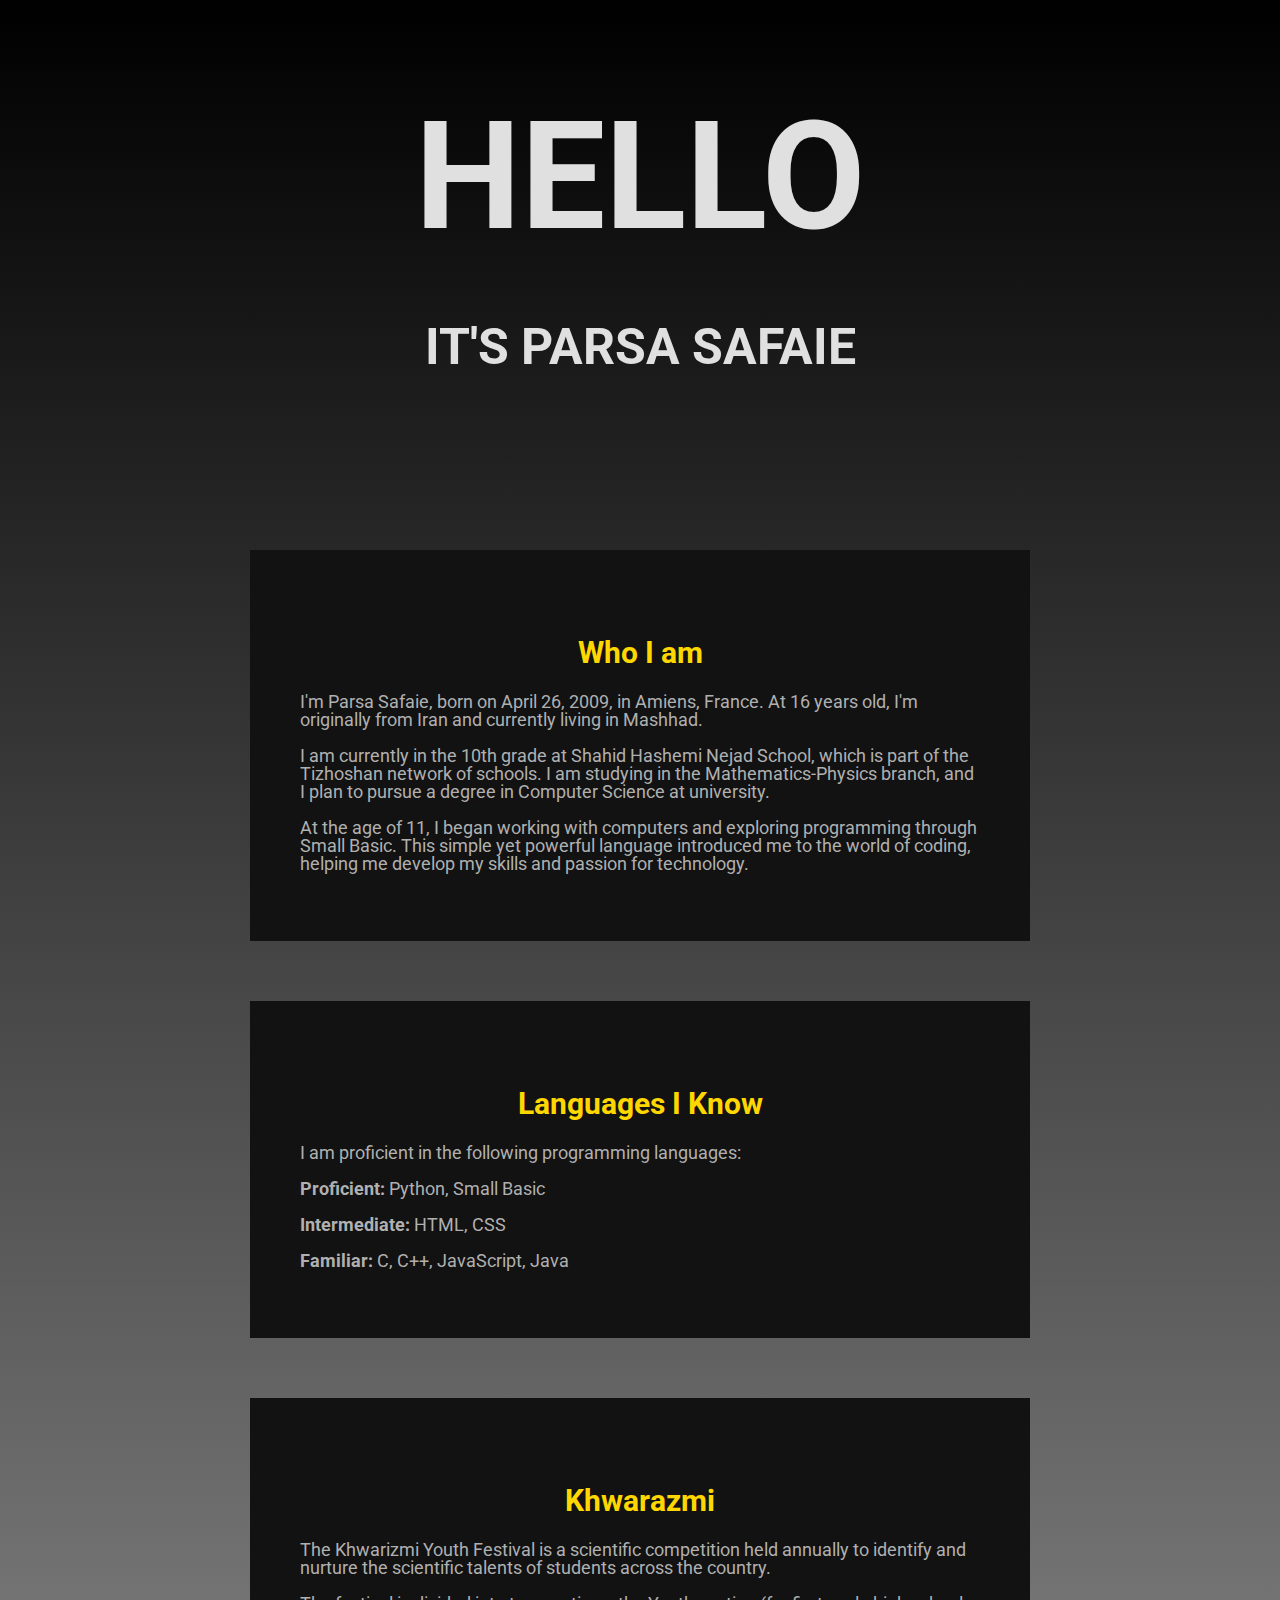
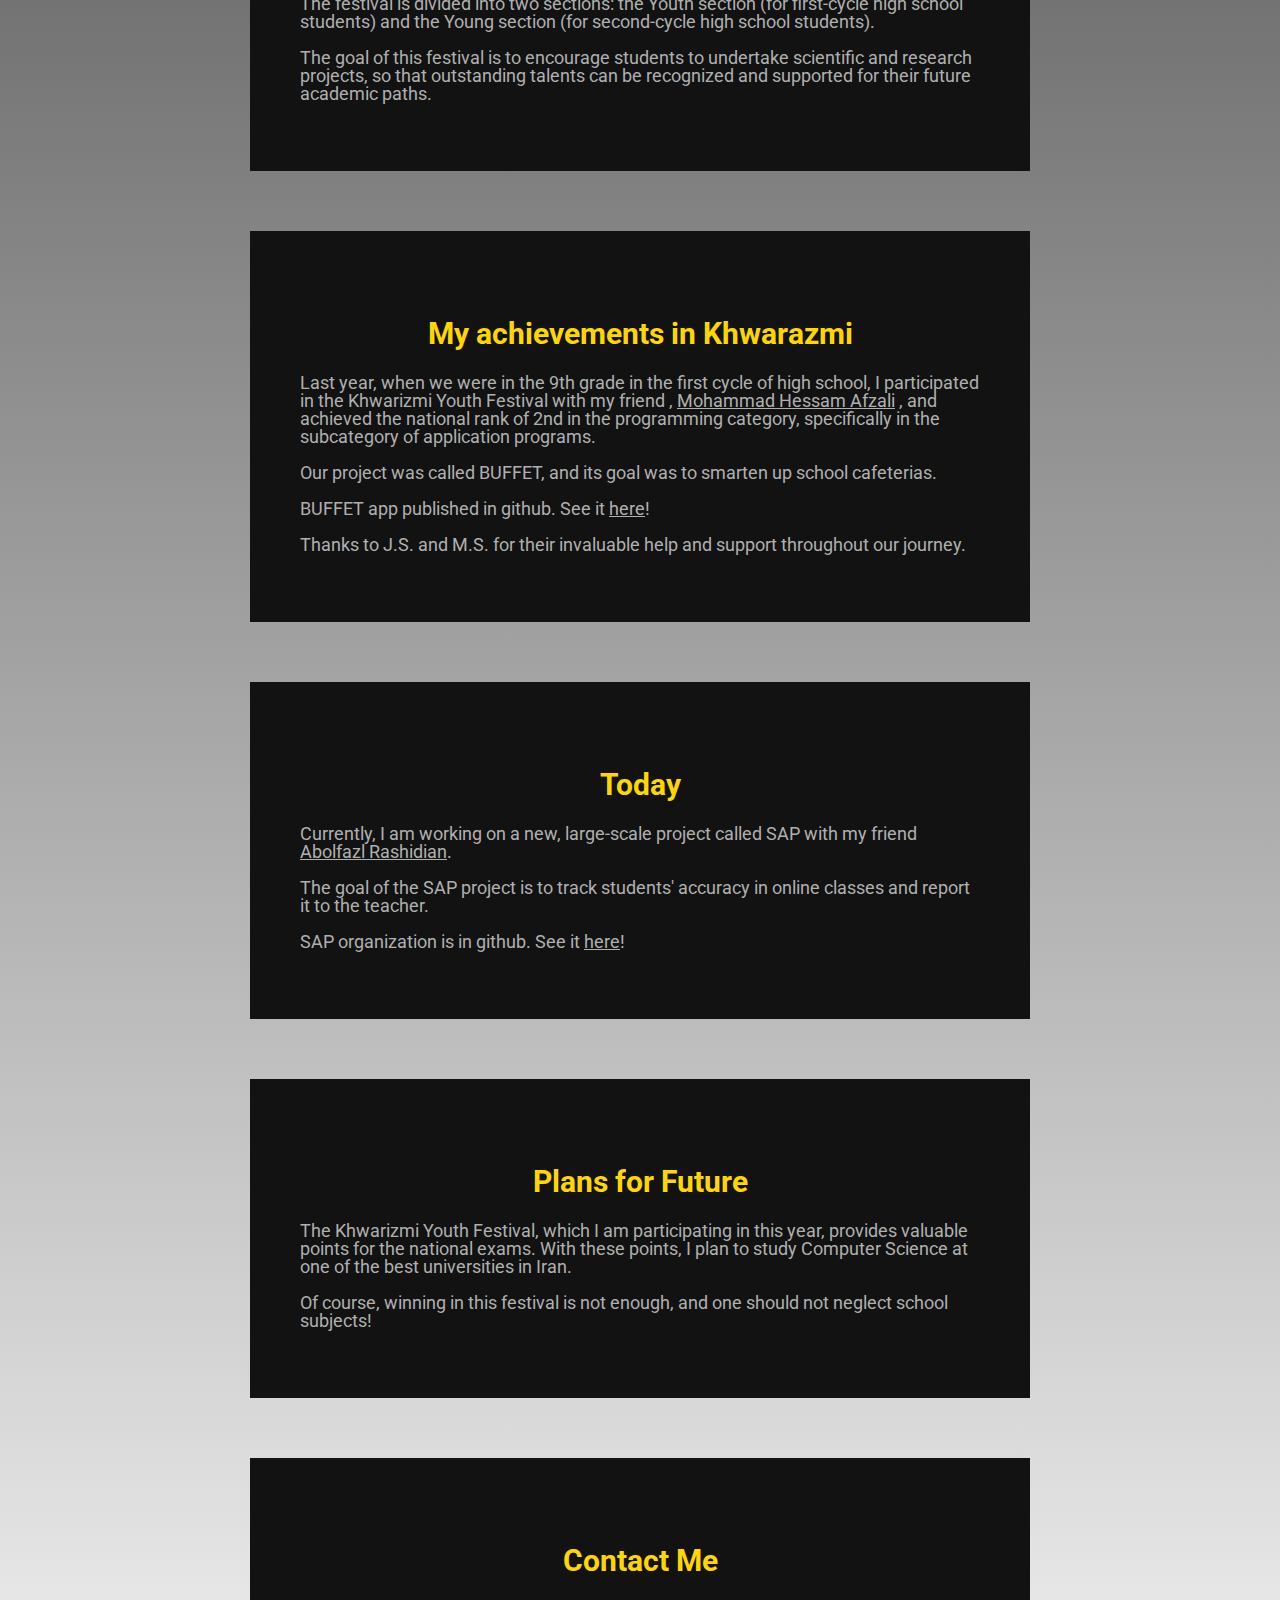
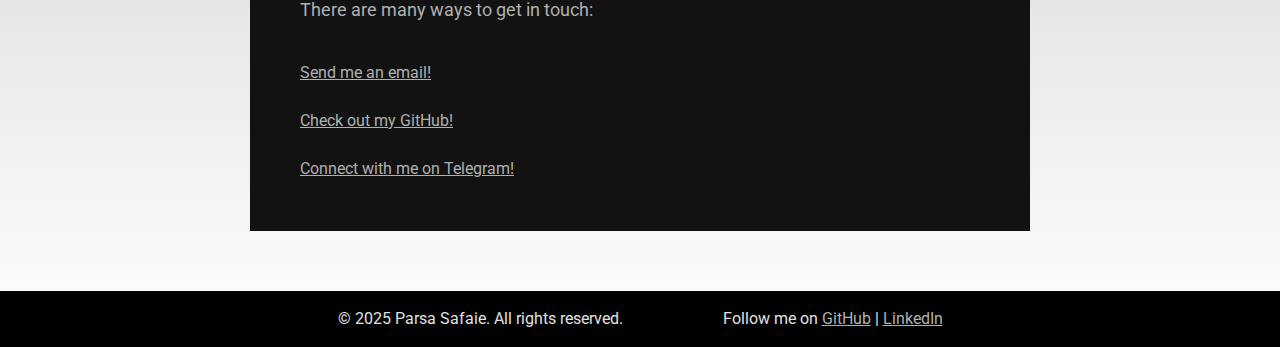
==== index.html @ 6a30c56d "create index files for use Github pages" ====
<!DOCTYPE html>
<html>
<head>
    <link href="https://fonts.googleapis.com/css2?family=Roboto:wght@400;500;700&display=swap" rel="stylesheet">
    <meta charset='utf-8'>
    <meta http-equiv='X-UA-Compatible' content='IE=edge'>
    <title>PS</title>
    <meta name='viewport' content='width=device-width, initial-scale=1'>
    <link rel='stylesheet' type='text/css' media='screen' href='index.css'>
</head>

</head>
<body>
    <div class="intro-hello">
        <h1 class="title">HELLO</h1>
        <h3 class="mini-title">IT'S PARSA SAFAIE</h3>
    </div>
    

    <div class="info-div">
        <h3 class="part-title" h>Who I am</h3>
        <p class="info">I'm Parsa Safaie, born on April 26, 2009, in Amiens, France. At 16 years old, I'm originally from Iran and currently living in Mashhad.</p>
        <p class="info">I am currently in the 10th grade at Shahid Hashemi Nejad School, which is part of the Tizhoshan network of schools. I am studying in the Mathematics-Physics branch, and I plan to pursue a degree in Computer Science at university.</p>
        <p class="info">At the age of 11, I began working with computers and exploring programming through Small Basic. This simple yet powerful language introduced me to the world of coding, helping me develop my skills and passion for technology.</p>
    </div>

    <div class="info-div">
        <h3 class="part-title">Languages I Know</h3>
        <p class="info">I am proficient in the following programming languages:</p>
        <p class="info"><strong>Proficient:</strong> Python, Small Basic</p>
        <p class="info"><strong>Intermediate:</strong> HTML, CSS</p>
        <p class="info"><strong>Familiar:</strong> C, C++, JavaScript, Java</p>
    </div>

    <div class="info-div">
        <h3 class="part-title">Khwarazmi</h3>
        <p class="info">The Khwarizmi Youth Festival is a scientific competition held annually to identify and nurture the scientific talents of students across the country.</p>
        <p class="info">The festival is divided into two sections: the Youth section (for first-cycle high school students) and the Young section (for second-cycle high school students).</p>
        <p class="info">The goal of this festival is to encourage students to undertake scientific and research projects, so that outstanding talents can be recognized and supported for their future academic paths.</p>
    </div>

    <div class="info-div">
        <h3 class="part-title">My achievements in Khwarazmi</h3>
        <p class="info">Last year, when we were in the 9th grade in the first cycle of high school, I participated in the Khwarizmi Youth Festival with my friend , <a href="https://github.com/mhafzali">Mohammad Hessam Afzali</a> , and achieved the national rank of 2nd in the programming category, specifically in the subcategory of application programs.</p>
        <p class="info">Our project was called BUFFET, and its goal was to smarten up school cafeterias.</p>
        <p class="info">BUFFET app published in github. See it <a href="https://github.com/BuffetProgram/Buffet">here</a>!</p>
        <p class="info">Thanks to J.S. and M.S. for their invaluable help and support throughout our journey.</p>
    </div>

    <div class="info-div">
        <h3 class="part-title">Today</h3>
        <p class="info">Currently, I am working on a new, large-scale project called SAP with my friend <a href="https://github.com/abolfazlrashidian">Abolfazl Rashidian</a>.</p>
        <p class="info">The goal of the SAP project is to track students' accuracy in online classes and report it to the teacher.</p>
        <p class="info">SAP organization is in github. See it <a href="https://github.com/SAP-Program">here</a>!</p>
    </div>

    <div class="info-div">
        <h3 class="part-title">Plans for Future</h3>
        <p class="info">The Khwarizmi Youth Festival, which I am participating in this year, provides valuable points for the national exams. With these points, I plan to study Computer Science at one of the best universities in Iran.</p>
        <p class="info">Of course, winning in this festival is not enough, and one should not neglect school subjects!</p>
    </div>

    <div class="info-div">
        <h3 class="part-title">Contact Me</h3>
        <p class="info">There are many ways to get in touch:</p><br>
        <a href="mailto:parsasafaie.2568@proton.me">Send me an email!</a><br><br>
        <a href="https://github.com/parsasafaie">Check out my GitHub!</a><br><br>
        <a href="https://t.me/parsasafaie68">Connect with me on Telegram!</a>
    </div>
    
    <footer>
        <p>&copy; 2025 Parsa Safaie. All rights reserved.</p>
        <p>Follow me on <a href="https://github.com/parsasafaie" target="_blank">GitHub</a> | <a href="https://www.linkedin.com/in/parsa-safaie-1225aa358/" target="_blank">LinkedIn</a></p>
    </footer>

</body>
</html>
---- index.css ----
body {
    background: linear-gradient(180deg, #000000, #FFFFFF);
    color: #E0E0E0;
    font-family: 'Roboto', sans-serif;
    margin: 0;
    padding: 0;
    line-height: 1.5;
}

.title {
    color: #E0E0E0;
    font-size:  150px;
    margin-bottom: 0;
    margin-top: 0;
}

.part-title {
    font-size: 30px;
    margin-bottom: 10px;
    color: #FFD700;
    text-align: center;
}

.mini-title {
    color: #E0E0E0;
    font-size:  50px;
    margin-top: 0;
}

.intro-hello {
    height: 500px;
    text-align: center;
    display: flex;
    flex-direction: column;
    justify-content: center;
    gap: 20px;
    margin-bottom: 50px;
}

.info {
    font-size: 18px;
    color: #B0B0B0;
    line-height: 1;
}

.info-div {
    background-color: #121212;;
    margin-bottom: 60px;
    margin-left: 250px;
    margin-right: 250px;
    padding: 50px;
    transition: all 0.5s ease;

}

.info-div:hover {
    transition: all 0.5s ease;
    transform: scale(1.05);
}

a {
    color: #B0B0B0;
    transition: all 0.5s ease;
}

a:hover {
    color: #FFD700;
    transition: all 0.5s ease;
}

footer {
    background-color: #000000;
    margin-bottom: 0px;
    display: flex;
    flex-direction: row;
    text-align: center;
    justify-content: center;
    gap: 100px;
}

@media (max-width: 768px) {
    .title {
        font-size: 75px;
    }

    .mini-title {
        font-size: 25px;
    }

    .intro-hello {
        height: 300px;
    }
    
    .part-title {
        font-size: 15px;
    }

    .info-div {
        margin-bottom: 20px;
        margin-left: 30px;
        margin-right: 30px;
        padding: 15px;
    }

    .info {
        font-size: 14px;
        line-height: 30px;
        text-align: justify;
    }

    footer {
        flex-direction: column;
        font-size: 15px;
        gap: 0;
    }
    
}
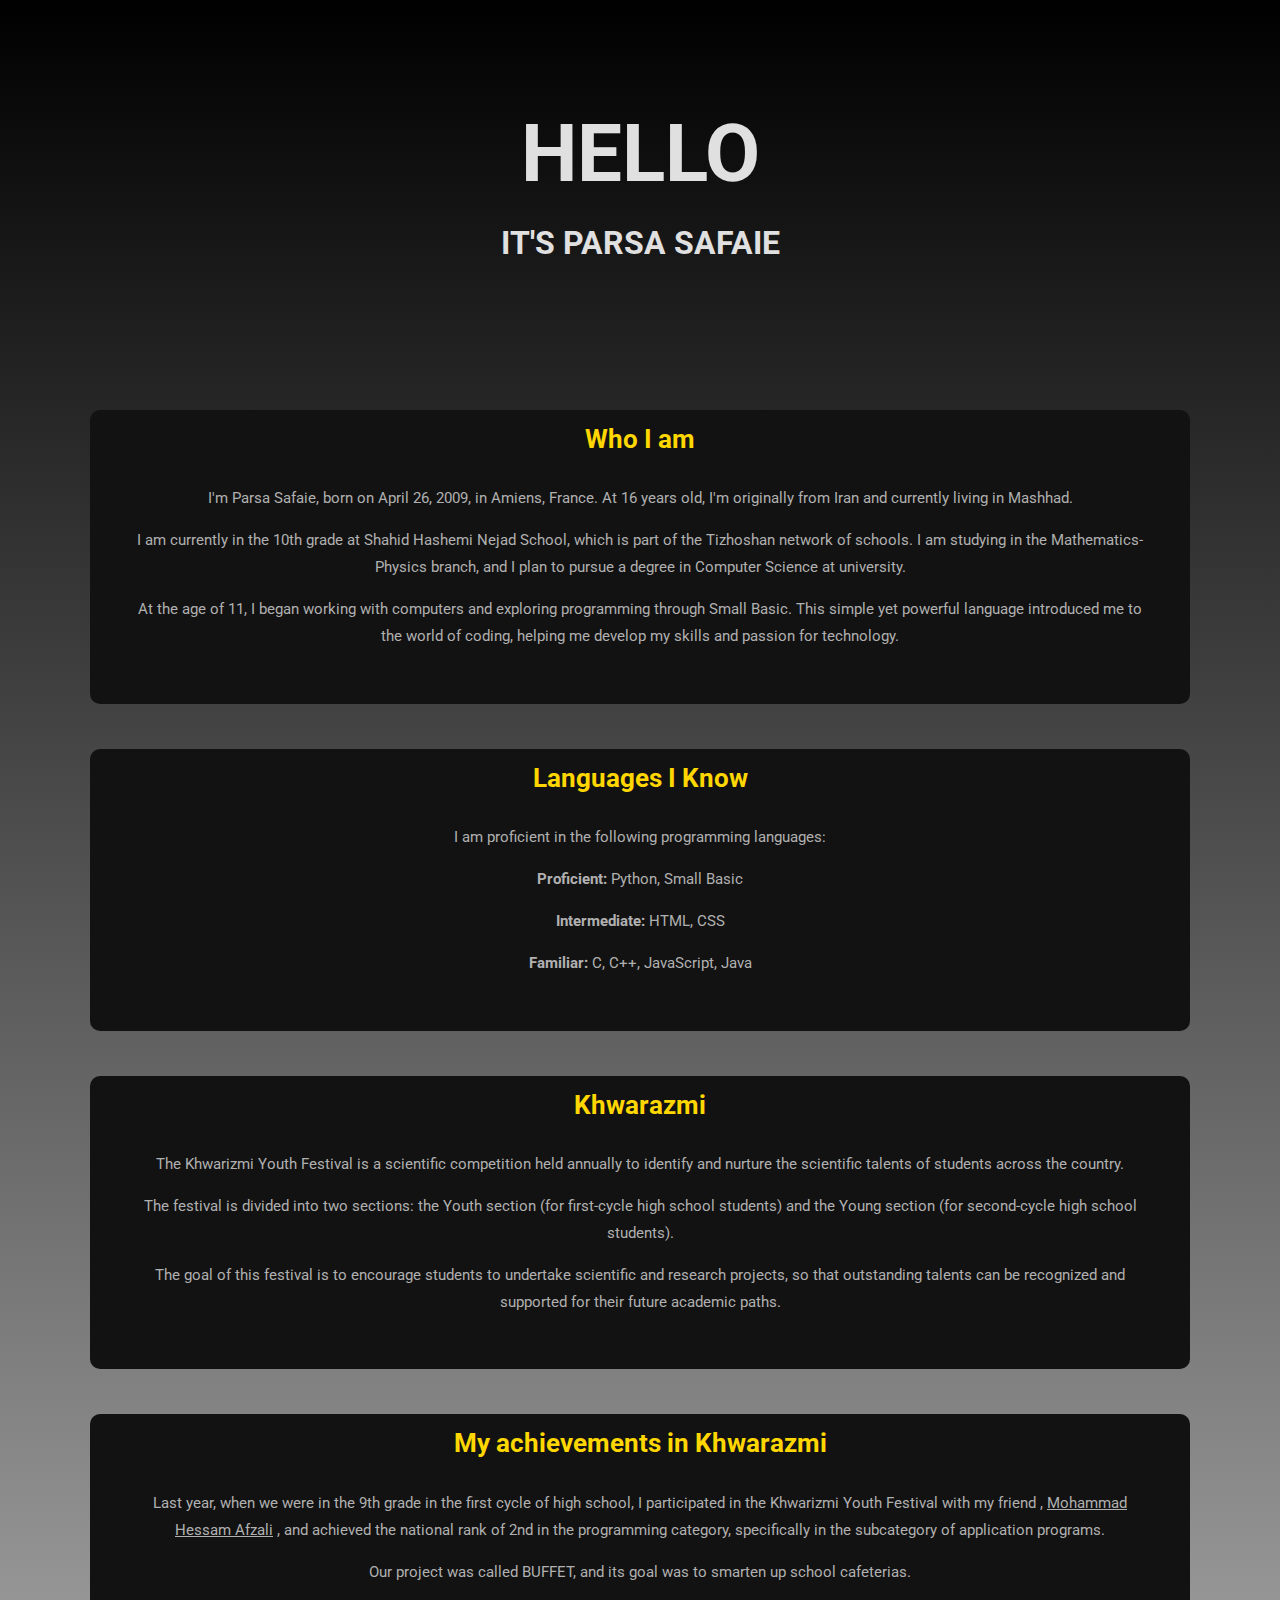
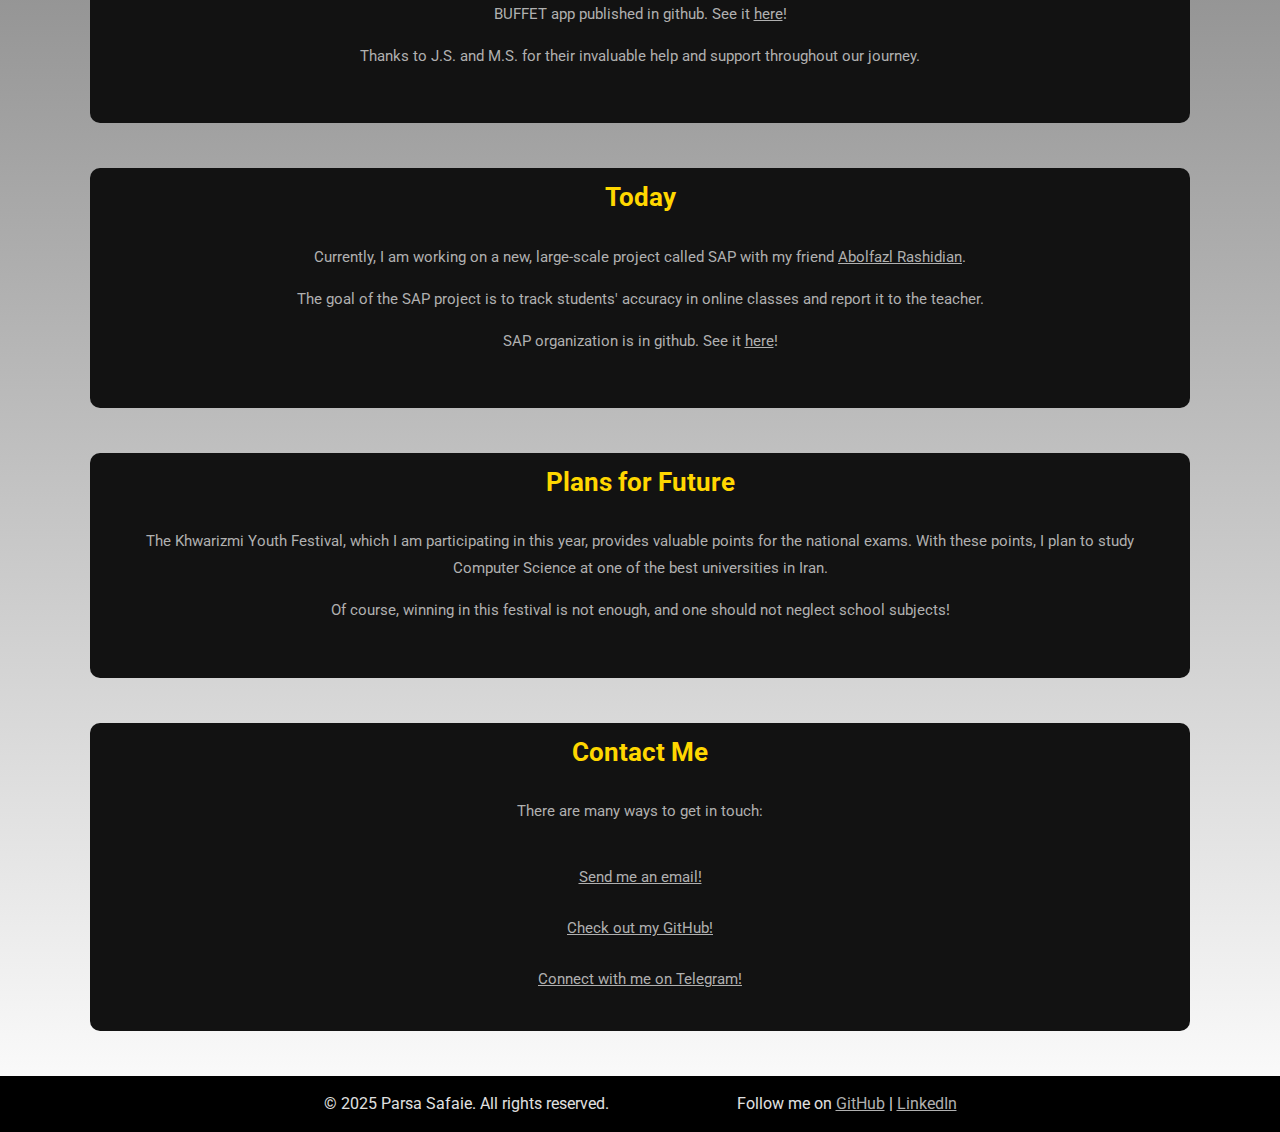
==== commit c2ce12b2: "style and responsive improvements" ====
--- a/index.html
+++ b/index.html
@@ -63,13 +63,13 @@
     <div class="info-div">
         <h3 class="part-title">Contact Me</h3>
         <p class="info">There are many ways to get in touch:</p><br>
-        <a href="mailto:parsasafaie.2568@proton.me">Send me an email!</a><br><br>
-        <a href="https://github.com/parsasafaie">Check out my GitHub!</a><br><br>
-        <a href="https://t.me/parsasafaie68">Connect with me on Telegram!</a>
+        <a class="info" href="mailto:parsasafaie.2568@proton.me">Send me an email!</a><br><br>
+        <a class="info" href="https://github.com/parsasafaie">Check out my GitHub!</a><br><br>
+        <a class="info" href="https://t.me/parsasafaie68">Connect with me on Telegram!</a>
     </div>
     
     <footer>
-        <p>&copy; 2025 Parsa Safaie. All rights reserved.</p>
+        <p class="footer-text">&copy; 2025 Parsa Safaie. All rights reserved.</p>
         <p>Follow me on <a href="https://github.com/parsasafaie" target="_blank">GitHub</a> | <a href="https://www.linkedin.com/in/parsa-safaie-1225aa358/" target="_blank">LinkedIn</a></p>
     </footer>
 
--- a/index.css
+++ b/index.css
@@ -5,57 +5,73 @@
     margin: 0;
     padding: 0;
     line-height: 1.5;
+    display: flex;
+    justify-content: center;
+    align-items: center;
+    flex-direction: column;
+}
+
+.intro-hello {
+    height: 40vh;
+    text-align: center;
+    display: flex;
+    flex-direction: column;
+    justify-content: center;
+    gap: 5px;
+    margin-bottom: clamp(50px, 5vh, 90px);
+    transition: all 0.5s ease;
+}
+
+.intro-hello:hover {
+    transition: all 0.5s ease;
+    transform: scale(1.05);
 }
 
 .title {
     color: #E0E0E0;
-    font-size:  150px;
+    font-size:  clamp(80px, 6vw, 180px);
     margin-bottom: 0;
     margin-top: 0;
 }
 
-.part-title {
-    font-size: 30px;
-    margin-bottom: 10px;
-    color: #FFD700;
-    text-align: center;
-}
-
 .mini-title {
     color: #E0E0E0;
-    font-size:  50px;
-    margin-top: 0;
-}
-
-.intro-hello {
-    height: 500px;
-    text-align: center;
-    display: flex;
-    flex-direction: column;
-    justify-content: center;
-    gap: 20px;
-    margin-bottom: 50px;
-}
-
-.info {
-    font-size: 18px;
-    color: #B0B0B0;
-    line-height: 1;
+    font-size:  clamp(30px, 2.5vw, 130px);
+    margin-top: 0px;
+    margin-bottom: 0px;
 }
 
 .info-div {
     background-color: #121212;;
-    margin-bottom: 60px;
-    margin-left: 250px;
-    margin-right: 250px;
-    padding: 50px;
+    margin-bottom: 5vh;
+    padding: 3vw;
     transition: all 0.5s ease;
+    padding-top: 5px;
+    border-radius: 10px;
+    width: 80vw;
+    align-self: center;
+    text-align: center;
+}
 
+.part-title {
+    font-size: clamp(20px, 2vw, 40px);
+    margin-bottom: 3vh;
+    color: #FFD700;
+    text-align: center;
+    margin-top: 5px;
 }
+
+
+.info {
+    font-size: clamp(15px, 1vw, 20px);
+    color: #B0B0B0;
+    line-height: 3vh;
+}
+
 
 .info-div:hover {
     transition: all 0.5s ease;
-    transform: scale(1.05);
+    transform: scale(1.007);
 }
 
 a {
@@ -75,43 +91,17 @@
     flex-direction: row;
     text-align: center;
     justify-content: center;
-    gap: 100px;
+    gap: 10vw;
+    width: 100%;
 }
 
 @media (max-width: 768px) {
-    .title {
-        font-size: 75px;
-    }
-
-    .mini-title {
-        font-size: 25px;
-    }
-
-    .intro-hello {
-        height: 300px;
-    }
-    
-    .part-title {
-        font-size: 15px;
-    }
-
-    .info-div {
-        margin-bottom: 20px;
-        margin-left: 30px;
-        margin-right: 30px;
-        padding: 15px;
-    }
-
-    .info {
-        font-size: 14px;
-        line-height: 30px;
-        text-align: justify;
-    }
-
     footer {
         flex-direction: column;
-        font-size: 15px;
-        gap: 0;
+        gap: 0px;
+    }
+    .footer-text {
+        margin-bottom: 0.7vh;
     }
     
 }